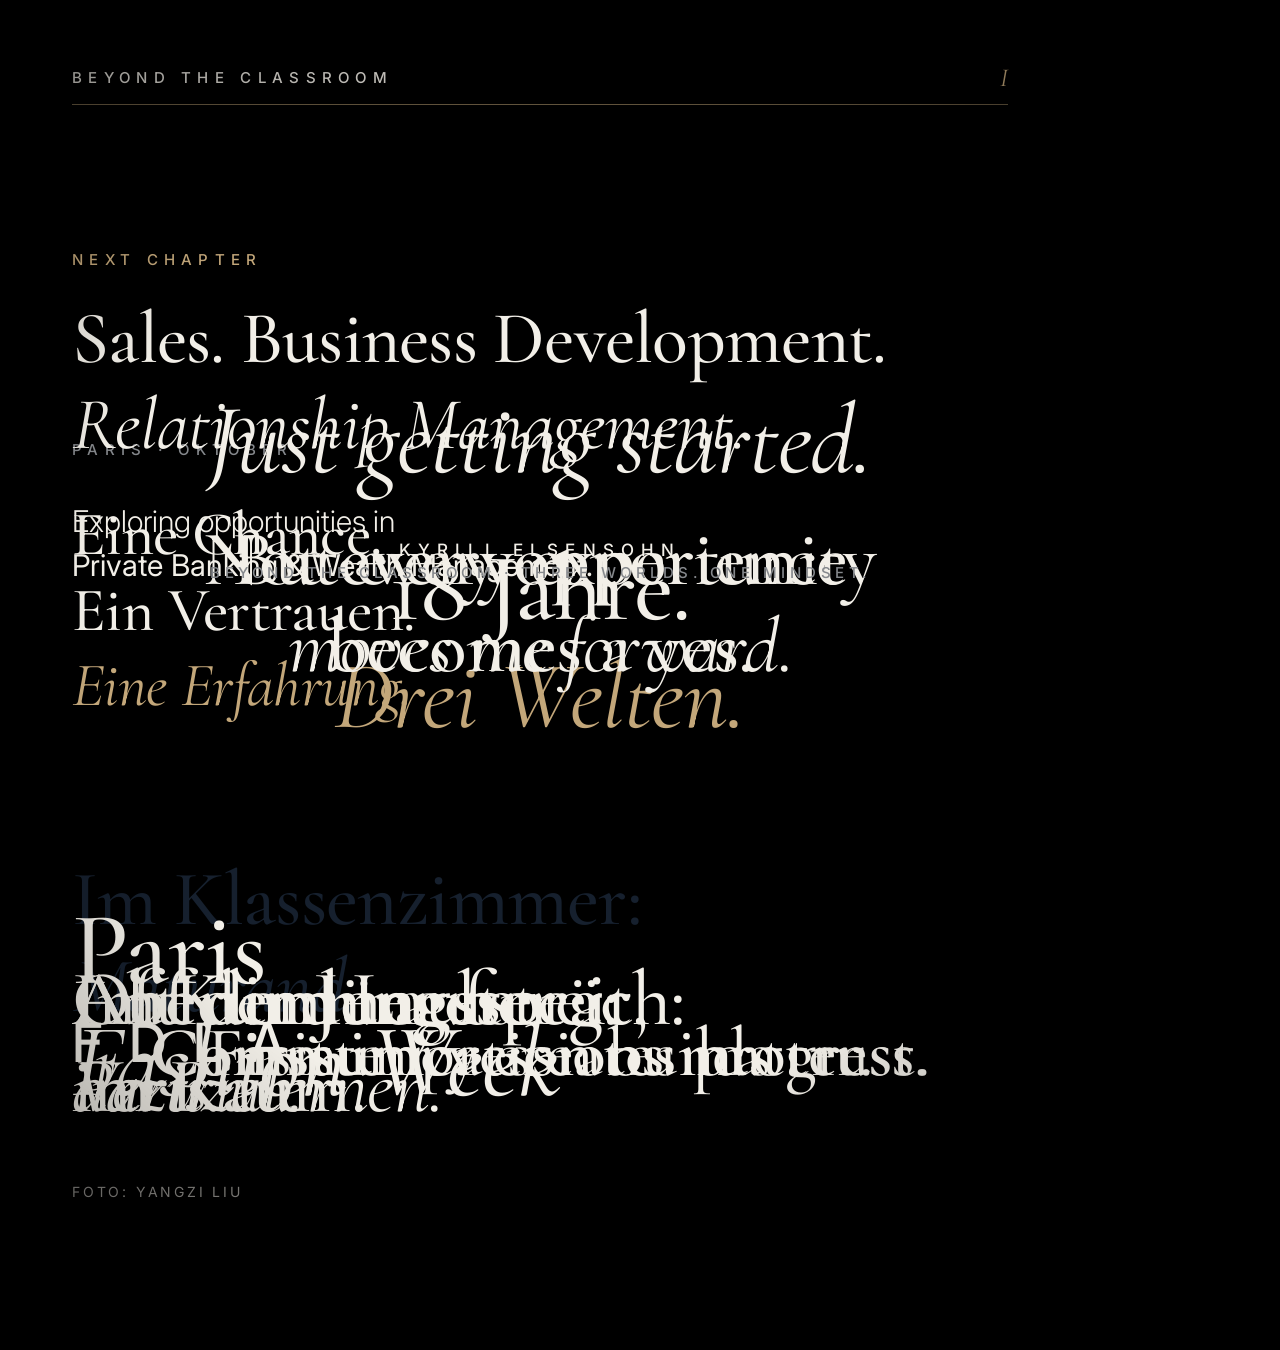
==== linkedin-visuals/film/beyond.html @ 0540490a "Film: «Beyond the Classroom», persönlicher Markenfilm (45 s, Originalmusik) Storyboard, Shotlist, Ty" ====
<!doctype html><html><head><meta charset="utf-8">
<!-- BEYOND THE CLASSROOM · persönlicher Markenfilm Kyrill Elsensohn · 4:5, 1080 x 1350, 45 s.
     render(t) setzt jeden Zustand aus der Zeit t (Sekunden). Fotos liegen lokal in ../privat/ (nicht im Repo). -->
<link href="https://fonts.googleapis.com/css2?family=Cormorant+Garamond:ital,wght@0,400;0,500;0,600;1,400;1,500&family=Inter:wght@300;400;500;600&family=Caveat:wght@500&display=swap" rel="stylesheet">
<style>
:root{--navy:#101B2B;--char:#111315;--ivory:#F2EFE8;--gold:#C3A77A;--stone:#85888C}
*{box-sizing:border-box;margin:0;padding:0}
html,body{width:1080px;height:1350px;overflow:hidden;background:#000}
body{position:relative;font-family:Inter,sans-serif;color:var(--ivory);-webkit-font-smoothing:antialiased}
.abs{position:absolute}
.layer{position:absolute;inset:0;overflow:hidden;opacity:0}
.ph{position:absolute;inset:0;width:100%;height:100%;object-fit:cover;display:block;transform-origin:50% 50%}
.serif{font-family:'Cormorant Garamond',Georgia,serif;font-weight:500;letter-spacing:-.01em}
.it{font-style:italic;font-weight:400}
.tx{position:absolute;left:72px;right:72px}
.line{display:block;overflow:hidden;padding:0 0 .1em}
.line>span{display:inline-block;will-change:transform}
.label{font:500 15px Inter;letter-spacing:.42em;text-transform:uppercase;color:var(--stone)}
.st{font-size:78px;line-height:1.02}
.hair{position:absolute;height:1px;background:var(--gold);transform-origin:0 50%}
.shade-b{position:absolute;inset:0;background:linear-gradient(180deg,rgba(16,27,43,.55) 0%,rgba(16,27,43,0) 26%,rgba(17,19,21,0) 48%,rgba(17,19,21,.86) 78%,rgba(17,19,21,.94) 100%)}
.grade{filter:saturate(.72) contrast(1.06) brightness(.82) sepia(.08)}
#vig{position:absolute;inset:0;pointer-events:none;z-index:60;background:radial-gradient(ellipse 80% 72% at 50% 46%,transparent 52%,rgba(0,0,0,.5) 100%)}
#chrome{position:absolute;left:72px;right:72px;top:62px;z-index:55;display:flex;justify-content:space-between;align-items:center}
#black{position:absolute;inset:0;background:#000;z-index:58;opacity:0}
</style></head><body>

<!-- I · Kontrast: Notizbuch (illustrativ, Tageslicht) -->
<div class="layer" id="nb" style="background:#e9e3d6">
 <div class="abs" id="paper" style="inset:-12%;background:
   linear-gradient(90deg,transparent 0 196px,rgba(133,136,140,.45) 196px 198px,transparent 198px),
   repeating-linear-gradient(180deg,transparent 0 55px,rgba(120,128,140,.30) 55px 56.5px),
   radial-gradient(1200px 900px at 30% 20%,#f6f1e6,#e4ddcd);transform:rotate(-4deg)"></div>
 <div class="abs" id="hand" style="left:250px;top:330px;font:500 86px/1.2 Caveat,cursive;color:#1b2a40;transform:rotate(-4deg);transform-origin:0 0;white-space:nowrap">Zuhören.<br>&nbsp;&nbsp;Fragen stellen.</div>
 <div class="abs" id="light" style="inset:-20%;background:repeating-linear-gradient(115deg,rgba(255,250,236,0) 0 140px,rgba(255,250,236,.55) 190px,rgba(255,250,236,0) 260px);filter:blur(18px);mix-blend-mode:soft-light"></div>
 <div class="abs" style="inset:0;background:linear-gradient(180deg,rgba(0,0,0,0) 55%,rgba(30,28,24,.22));"></div>
</div>

<!-- Sitzungszimmer (echtes Foto) -->
<div class="layer" id="room1"><img class="ph grade" id="room1i" src="../privat/kyrill-sitzungszimmer.jpg"><div class="shade-b"></div></div>
<!-- Laufsteg, Spot-Reveal (echtes Foto, Yangzi LIU) -->
<div class="layer" id="run1" style="background:#000"><div class="abs" style="inset:0;-webkit-mask-image:linear-gradient(180deg,transparent 0,#000 170px);mask-image:linear-gradient(180deg,transparent 0,#000 170px)"><img class="ph grade" id="run1i" src="../privat/kyrill-laufsteg.jpg" style="object-position:50% 0%;transform-origin:50% 0%"></div><div class="shade-b"></div></div>
<!-- Titelkarte -->
<div class="layer" id="card1" style="background:radial-gradient(900px 700px at 50% 40%,#16243a,#101B2B 60%,#0b1320)"></div>

<!-- II · Der Raum: Tür-Schlitz, Sitzungszimmer, Arbeitsplatz (POV, Bildschirm unkenntlich) -->
<div class="layer" id="room2" style="background:#000">
 <img class="ph grade" id="room2i" src="../privat/kyrill-sitzungszimmer.jpg">
 <div class="shade-b"></div>
 <div class="abs" id="slit" style="left:539px;top:0;width:2px;height:1350px;background:var(--ivory);box-shadow:0 0 40px 8px rgba(242,239,232,.55)"></div>
</div>
<div class="layer" id="rest"><img class="ph grade" id="resti" src="../privat/kyrill-arbeit-pov.jpg"><div class="shade-b"></div></div>

<!-- III · Paris Fashion Week -->
<div class="layer" id="pfw1" style="background:#000"><img class="ph grade" id="pfw1i" src="../privat/kyrill-laufsteg.jpg" style="object-position:50% 100%"><div class="shade-b"></div></div>
<div class="layer" id="pfw2" style="background:#000"><img class="ph grade" id="pfw2i" src="../privat/kyrill-laufsteg.jpg" style="object-position:50% 0%"><div class="shade-b"></div></div>
<div class="layer" id="pfw3" style="background:radial-gradient(1000px 900px at 75% 30%,#17263c,#101B2B 55%,#0b121d)">
 <div class="abs" id="beam" style="left:430px;top:-200px;width:700px;height:1500px;background:conic-gradient(from 180deg at 50% 0%,transparent 0 160deg,rgba(242,239,232,.10) 172deg,rgba(242,239,232,.16) 180deg,rgba(242,239,232,.10) 188deg,transparent 200deg);filter:blur(10px)"></div>
 <div class="abs" id="print" style="left:500px;top:212px;width:508px;height:794px;overflow:hidden;box-shadow:0 50px 120px rgba(0,0,0,.6)">
  <img class="ph grade" id="pfw3i" src="../privat/kyrill-laufsteg.jpg" style="object-position:50% 50%"></div>
 <div class="abs" style="left:500px;top:1026px;font:400 14px Inter;letter-spacing:.2em;text-transform:uppercase;color:var(--stone)" id="credit3">Foto: Yangzi LIU</div>
</div>

<!-- IV · Die Verbindung -->
<div class="layer" id="dip" style="background:#0b121d">
 <div class="abs" id="dipL" style="left:0;top:0;width:539px;height:1350px;overflow:hidden"><img class="ph grade" id="dipLi" src="../privat/kyrill-laufsteg.jpg" style="object-position:50% 78%"></div>
 <div class="abs" id="dipR" style="left:541px;top:0;width:539px;height:1350px;overflow:hidden"><img class="ph grade" id="dipRi" src="../privat/kyrill-sitzungszimmer.jpg" style="object-position:30% 70%"></div>
 <div class="shade-b"></div>
 <div class="abs" id="dipLine" style="left:539px;top:0;width:2px;height:1350px;background:var(--gold);transform-origin:50% 0"></div>
 <div class="abs label" id="dipLabL" style="left:72px;top:150px;color:var(--ivory)">Laufsteg</div>
 <div class="abs label" id="dipLabR" style="left:613px;top:150px;color:var(--ivory)">Kundengespräch</div>
</div>
<div class="layer" id="lens" style="background:radial-gradient(800px 800px at 50% 42%,#15233a,#101B2B 60%,#0a1019)">
 <svg class="abs" id="lensRing" viewBox="0 0 760 760" style="left:160px;top:200px;width:760px;height:760px">
  <circle cx="380" cy="380" r="372" fill="none" stroke="rgba(133,136,140,.35)" stroke-width="1"/>
  <circle cx="380" cy="380" r="342" fill="none" stroke="rgba(195,167,122,.55)" stroke-width="1"/>
  <g id="ticks" stroke="rgba(242,239,232,.35)" stroke-width="1.2"></g></svg>
 <div class="abs" id="iris" style="left:230px;top:270px;width:620px;height:620px;border-radius:50%;overflow:hidden;background:#000">
  <img class="ph grade" id="lensA" src="../privat/kyrill-laufsteg.jpg" style="object-position:50% 0%;transform-origin:279px 92px">
  <img class="ph grade" id="lensB" src="../privat/kyrill-sitzungszimmer.jpg" style="object-position:50% 70%;opacity:0">
  <div class="abs" style="inset:0;border-radius:50%;box-shadow:inset 0 0 90px rgba(0,0,0,.75)"></div></div>
</div>
<div class="layer" id="spot" style="background:#000">
 <div class="abs" style="inset:0;-webkit-mask-image:linear-gradient(180deg,transparent 0,#000 170px);mask-image:linear-gradient(180deg,transparent 0,#000 170px)"><img class="ph grade" id="spotA" src="../privat/kyrill-laufsteg.jpg" style="object-position:50% 0%;transform-origin:50% 0%"></div>
 <img class="ph grade" id="spotB" src="../privat/kyrill-sitzungszimmer.jpg" style="object-position:50% 60%;clip-path:inset(0 100% 0 0)">
 <div class="abs" id="sweep" style="top:0;bottom:0;width:180px;left:-200px;background:linear-gradient(90deg,transparent,rgba(242,239,232,.5),transparent);filter:blur(16px)"></div>
 <div class="abs" style="inset:0;background:radial-gradient(520px 900px at 50% 0%,transparent 40%,rgba(5,8,12,.78) 100%)"></div>
 <div class="shade-b"></div>
</div>

<!-- V · Haltung: Architektur-Korridor (illustrativ) -->
<div class="layer" id="arch" style="background:#111315"><canvas id="corr" width="1080" height="1350" class="abs" style="inset:0"></canvas></div>

<!-- VI · Nächstes Kapitel: Zürich in der Dämmerung (illustrativ) -->
<div class="layer" id="sky" style="background:#0a1019">
 <div class="abs" style="left:0;right:0;top:0;height:1011px;background:linear-gradient(180deg,#0a111c 0%,#101B2B 48%,#1c2a40 88%,#2a3546 100%)"></div>
 <div class="abs" id="glow" style="left:-100px;right:-100px;top:711px;height:300px;background:radial-gradient(600px 150px at 50% 100%,rgba(195,167,122,.30),transparent 70%)"></div>
 <svg class="abs" id="city" viewBox="0 0 1080 1350" style="inset:0;width:1080px;height:1350px">
  <path id="alps" fill="none" stroke="rgba(133,136,140,.45)" stroke-width="1.2"/>
  <path id="town" fill="#0c1522" stroke="var(--gold)" stroke-width="1.6" stroke-linejoin="round"/>
  <g id="refl" opacity=".10" style="filter:blur(2px)" transform="translate(0 2020) scale(1 -1)"><use href="#town"/></g>
  <g id="water" stroke="rgba(195,167,122,.35)" stroke-width="1.2"></g>
 </svg>
</div>

<!-- Texte -->
<div id="texts" style="position:absolute;inset:0;z-index:40">
 <div class="tx serif st" data-in=".45" data-out="2.25" style="top:860px;color:#16202e"><span class="line"><span>Im Klassenzimmer:</span></span><span class="line it"><span>Maturand.</span></span></div>
 <div class="tx serif st" data-in="2.55" data-out="4.5" style="top:960px"><span class="line"><span>Im Kundengespräch:</span></span><span class="line it"><span>Vertrieb.</span></span></div>
 <div class="tx serif st" data-in="4.85" data-out="6.0" style="top:960px"><span class="line"><span>Auf dem Laufsteg:</span></span><span class="line it"><span>Paris.</span></span></div>
 <div class="tx serif" data-in="6.25" data-out="7.5" data-fo=".5" style="top:540px;text-align:center;font-size:96px;line-height:1.02"><span class="line"><span>18 Jahre.</span></span><span class="line it" style="color:var(--gold)"><span>Drei Welten.</span></span></div>

 <div class="tx serif st" data-in="8.7" data-out="11.0" style="top:960px"><span class="line"><span>Oft der Jüngste</span></span><span class="line"><span>im Raum.</span></span></div>
 <div class="tx serif st" data-in="11.75" data-out="14.0" style="top:960px"><span class="line"><span>Aber immer bereit,</span></span><span class="line it"><span>dazuzulernen.</span></span></div>

 <div class="tx serif" data-in="14.75" data-out="16.5" style="top:900px;font-size:104px;line-height:.98"><span class="line"><span>Paris</span></span><span class="line it"><span>Fashion Week</span></span></div>
 <div class="tx" data-in="17.0" data-out="18.75" style="top:1010px"><span class="line"><span style="font:500 54px Inter;letter-spacing:.5em">FDLA</span></span></div>
 <div class="tx serif" data-in="19.2" data-out="22.3" data-step=".72" style="top:500px;right:600px;font-size:62px;line-height:1.12"><span class="line"><span>Eine Chance.</span></span><span class="line"><span>Ein Vertrauen.</span></span><span class="line it" style="color:var(--gold)"><span>Eine Erfahrung.</span></span></div>
 <div class="tx label" data-in="19.0" data-out="22.3" style="top:440px;color:var(--stone)"><span class="line"><span>Paris · Oktober</span></span></div>

 <div class="tx serif" data-in="23.0" data-out="24.75" style="top:1010px;text-align:center;font-size:70px"><span class="line"><span>First impressions matter.</span></span></div>
 <div class="tx serif" data-in="25.35" data-out="27.6" style="top:1010px;text-align:center;font-size:70px"><span class="line"><span>Communication builds trust.</span></span></div>
 <div class="tx serif" data-in="28.2" data-out="30.0" style="top:1010px;text-align:center;font-size:70px"><span class="line"><span>Consistency creates progress.</span></span></div>

 <div class="tx serif st" data-in="30.6" data-out="32.75" style="top:520px;text-align:center"><span class="line"><span>Not every opportunity</span></span><span class="line"><span>becomes a yes.</span></span></div>
 <div class="tx serif st" data-in="33.3" data-out="35.3" data-fo=".7" style="top:520px;text-align:center"><span class="line"><span>But every experience</span></span><span class="line it"><span>moves me forward.</span></span></div>

 <div class="tx label" data-in="36.45" data-out="41.0" style="top:250px;color:var(--gold)"><span class="line"><span>Next Chapter</span></span></div>
 <div class="tx serif" data-in="36.85" data-out="41.0" data-step=".8" style="top:300px;font-size:74px;line-height:1.06"><span class="line"><span>Sales. Business Development.</span></span><span class="line it"><span>Relationship Management.</span></span></div>
 <div class="tx" data-in="38.45" data-out="41.0" style="top:500px;right:200px"><span class="line"><span style="font:300 30px/1.4 Inter;color:var(--ivory)">Exploring opportunities in</span></span><span class="line"><span style="font:400 30px/1.4 Inter;color:var(--ivory)">Private Banking &amp; Wealth Management.</span></span></div>

 <div class="tx serif it" data-in="41.35" data-out="45" data-fo=".1" style="top:380px;text-align:center;font-size:100px"><span class="line"><span>Just getting started.</span></span></div>
 <div class="tx" data-in="42.4" data-out="45" data-fo=".1" style="top:540px;text-align:center"><span class="line"><span class="label" style="color:var(--ivory);font-size:17px">Kyrill Elsensohn</span></span><span class="line"><span class="label" style="font-size:15px;letter-spacing:.3em">Beyond the Classroom · Three worlds. One mindset.</span></span></div>
</div>

<div class="abs" id="credit" style="left:72px;bottom:150px;z-index:41;font:400 14px Inter;letter-spacing:.2em;text-transform:uppercase;color:rgba(242,239,232,.6)">Foto: Yangzi LIU</div>
<div id="chrome"><span class="label" id="ttl" style="color:var(--ivory);opacity:.85">Beyond the Classroom</span><span class="serif it" id="chap" style="font-size:26px;color:var(--gold)">I</span></div>
<div class="hair" id="rule" style="left:72px;right:72px;top:104px;opacity:.5;z-index:55"></div>
<div id="black"></div>
<div id="vig"></div>

<script>
const cl=(x,a=0,b=1)=>Math.max(a,Math.min(b,x)), R=(t,a,d)=>cl((t-a)/d);
const eo=x=>1-Math.pow(1-x,3), eio=x=>x<.5?4*x*x*x:1-Math.pow(-2*x+2,3)/2, sio=x=>-(Math.cos(Math.PI*x)-1)/2;
const $=id=>document.getElementById(id);
const SH={nb:[0,2.25],room1:[2.25,4.5],run1:[4.5,6.0],card1:[6.0,7.5,0,.45],room2:[7.5,11.25],rest:[11.25,14.25,0,.25],
 pfw1:[14.25,16.5],pfw2:[16.5,18.75],pfw3:[18.75,22.5],dip:[22.5,24.75],lens:[24.75,27.75],spot:[27.75,30.0],
 arch:[30.0,36.0,.6,.8],sky:[36.0,45.0,1.2,0]};
const CHAP=[[0,'I'],[7.5,'II'],[14.25,'III'],[22.5,'IV'],[30,'V'],[36,'VI']];
// Kamera: langsame Schübe (Skalierung + Versatz), linear-weich über die Einstellung
const cam=(el,t,a,b,s0,s1,x0=0,y0=0,x1=0,y1=0)=>{const p=sio(R(t,a,b-a));el.style.transform=`translate(${x0+(x1-x0)*p}px,${y0+(y1-y0)*p}px) scale(${s0+(s1-s0)*p})`};
// Texte: Zeilen steigen aus einer Maske, kurze Unschärfe, Abgang weich
const TX=[...document.querySelectorAll('.tx')].map(e=>({e,i:+e.dataset.in,o:+e.dataset.out,fo:+(e.dataset.fo||.3),st:+(e.dataset.step||.14),ls:[...e.querySelectorAll('.line>span')]}));
// Tick-Ring der Linse
(()=>{let g='';for(let i=0;i<120;i++){const a=i/120*Math.PI*2,r1=352,r2=i%10?360:372;g+=`<line x1="${380+Math.cos(a)*r1}" y1="${380+Math.sin(a)*r1}" x2="${380+Math.cos(a)*r2}" y2="${380+Math.sin(a)*r2}"/>`}$('ticks').innerHTML=g})();
// Zürich (stilisiert): Alpen, Altstadt mit St. Peter, Fraumünster, Grossmünster
(()=>{const H=1010;
 const alps=[[0,905],[60,880],[120,895],[190,850],[250,872],[320,838],[380,868],[450,846],[520,876],[600,826],[660,858],[730,834],[800,866],[880,842],[950,872],[1020,852],[1080,878]];
 $('alps').setAttribute('d','M'+alps.map(p=>p.join(' ')).join(' L'));
 const P=[[0,H],[0,958],[40,958],[40,944],[70,930],[100,944],[100,952],[136,952],[136,760],[152,744],[168,744],[168,700],[176,668],[184,700],[184,744],[200,760],[200,940],[232,940],[232,926],[262,906],[292,926],[292,944],
  [326,944],[326,760],[338,748],[338,700],[345,640],[352,700],[352,748],[364,760],[364,936],[390,936],[420,916],[450,936],[470,936],[470,900],[520,900],
  [540,900],[540,736],[548,728],[548,704],[560,690],[566,672],[572,690],[584,704],[584,728],[592,736],[592,880],[624,880],[624,736],[632,728],[632,704],[644,690],[650,672],[656,690],[668,704],[668,728],[676,736],[676,900],
  [720,900],[720,930],[752,912],[784,930],[784,946],[820,946],[820,920],[860,904],[900,920],[900,944],[960,944],[960,930],[1000,914],[1040,930],[1080,930],[1080,H]];
 $('town').setAttribute('d','M'+P.map(p=>p.join(' ')).join(' L')+' Z');
 let w='';for(let i=0;i<34;i++){const y=1030+i*9+(i*i)%7,x=(i*197)%900,l=60+(i*53)%160;w+=`<line x1="${x}" y1="${y}" x2="${x+l}" y2="${y}"/>`}$('water').innerHTML=w;
 const town=$('town'),L=town.getTotalLength();town.style.strokeDasharray=L;town.dataset.len=L})();
// Korridor (Fluchtpunkt, wir gehen langsam vorwärts)
const cx=$('corr').getContext('2d');
function corridor(t){const W=1080,Hh=1350,vx=540,vy=560,f=520;cx.clearRect(0,0,W,Hh);cx.lineWidth=1;
 const z0=(t-30)*0.9;
 cx.strokeStyle='rgba(133,136,140,.28)';[[0,0],[W,0],[0,Hh],[W,Hh],[0,vy+300],[W,vy+300]].forEach(([x,y])=>{cx.beginPath();cx.moveTo(vx,vy);cx.lineTo(x,y);cx.stroke()});
 for(let k=0;k<26;k++){let z=((k*1.2-z0)%31.2+31.2)%31.2+0.6;const s=f/z/2.2,a=cl(1-z/30)*cl((z-.6)*1.4);
  const x1=vx-s*2.0,x2=vx+s*2.0,y1=vy-s*1.6,y2=vy+s*2.3;
  cx.strokeStyle=`rgba(242,239,232,${(.22*a).toFixed(3)})`;cx.beginPath();cx.moveTo(x1,y1);cx.lineTo(x1,y2);cx.moveTo(x2,y1);cx.lineTo(x2,y2);cx.stroke();
  if(k%3===0){cx.strokeStyle=`rgba(195,167,122,${(.25*a).toFixed(3)})`;cx.beginPath();cx.moveTo(x1,y2);cx.lineTo(x2,y2);cx.stroke()}}
 const g=cx.createRadialGradient(vx,vy,0,vx,vy,140);g.addColorStop(0,'rgba(242,239,232,.10)');g.addColorStop(1,'rgba(242,239,232,0)');cx.fillStyle=g;cx.fillRect(0,0,W,Hh)}

window.render=function(t){
 // Einstellungen: harte Schnitte, wo nicht anders angegeben
 for(const id in SH){const [a,b,fi=0,fo=0]=SH[id];let o=t>=a&&t<b?1:0;if(o&&fi)o*=eo(R(t,a,fi));if(o&&fo)o*=1-R(t,b-fo,fo);$(id).style.opacity=o.toFixed(3)}
 // I
 cam($('paper'),t,0,2.25,1.0,1.06,0,0,-20,-10);$('hand').style.clipPath=`inset(-20px ${(100-100*eio(R(t,.25,1.6))).toFixed(2)}% -20px 0)`;
 $('light').style.transform=`translateX(${-60+t*40}px)`;
 cam($('room1i'),t,2.25,4.5,1.10,1.18,0,0,-30,10);
 cam($('run1i'),t,4.5,6.0,1.12,1.18,0,120,0,104);
 const sp=eo(R(t,4.5,.6));$('run1i').style.webkitMaskImage=$('run1i').style.maskImage=`radial-gradient(${200+900*sp}px ${260+1100*sp}px at 50% 22%,#000 55%,transparent 100%)`;
 // II
 const d=R(t,7.75,.75);$('slit').style.opacity=(t<7.55?R(t,7.5,.05):1-R(t,8.2,.3)).toFixed(3);$('slit').style.transform=`scaleY(${eo(R(t,7.5,.3))})`;
 $('room2i').style.clipPath=`inset(0 ${(50-50*eio(d)).toFixed(2)}% 0 ${(50-50*eio(d)).toFixed(2)}%)`;
 cam($('room2i'),t,7.5,11.25,1.04,1.20,0,0,0,30);
 cam($('resti'),t,11.25,14.25,1.22,1.30,70,-20,-40,-30);
 // III
 const fl=k=>{const x=t-k;return x>=0&&x<.22?(.55*Math.exp(-x*22)):0};
 cam($('pfw1i'),t,14.25,16.5,1.75,1.82,0,40,0,110);$('pfw1i').style.transformOrigin='46% 100%';
 cam($('pfw2i'),t,16.5,18.75,1.55,1.66,0,90,0,70);$('pfw2i').style.transformOrigin='50% 0%';
 cam($('print'),t,18.75,22.5,1.0,1.04,0,24,0,0);cam($('pfw3i'),t,18.75,22.5,1.10,1.0);
 $('beam').style.opacity=(.6+.4*Math.sin(t*1.3)).toFixed(3);
 // IV
 cam($('dipLi'),t,22.5,24.75,1.18,1.24,0,-50,0,20);cam($('dipRi'),t,22.5,24.75,1.22,1.28,0,40,0,-30);
 $('dipL').style.transform=`translateY(${(1-eo(R(t,22.5,.8)))*-80}px)`;$('dipR').style.transform=`translateY(${(1-eo(R(t,22.5,.8)))*80}px)`;
 $('dipLine').style.transform=`scaleY(${eio(R(t,22.6,.9))})`;['dipLabL','dipLabR'].forEach((k,i)=>{$(k).style.opacity=(eo(R(t,23.0+i*.2,.6))*(1-R(t,24.5,.25))).toFixed(3)});
 const ir=eio(R(t,24.8,.8));$('iris').style.clipPath=`circle(${(ir*50).toFixed(2)}% at 50% 50%)`;
 $('lensRing').style.transform=`rotate(${(t-24.75)*6}deg) scale(${.96+.04*eo(R(t,24.75,1))})`;
 cam($('lensA'),t,24.75,26.4,2.25,2.4,31,218,31,218);cam($('lensB'),t,26.0,27.75,1.15,1.22);$('lensB').style.opacity=sio(R(t,26.05,.5)).toFixed(3);
 cam($('spotA'),t,27.75,30.0,1.08,1.14,0,120,0,110);cam($('spotB'),t,27.75,30.0,1.10,1.16);
 const sw=eio(R(t,28.55,.9));$('spotB').style.clipPath=`inset(0 ${(100-100*sw).toFixed(2)}% 0 0)`;$('sweep').style.left=(-200+1300*sw)+'px';$('sweep').style.opacity=(sw>0&&sw<1?1:0);
 // V
 if(t>=30&&t<36)corridor(t);
 // VI
 cam($('city'),t,36,45,1.0,1.05,0,10,0,-6);$('glow').style.opacity=(.4+.6*eo(R(t,36,4))).toFixed(3);
 const tw=$('town');tw.style.strokeDashoffset=(+tw.dataset.len*(1-eio(R(t,36.2,3.2)))).toFixed(1);
 $('alps').style.opacity=eo(R(t,36.6,2.5)).toFixed(3);
 [...$('water').children].forEach((l,i)=>{l.style.opacity=(.4+.6*Math.sin(t*1.7+i*1.3)**2).toFixed(3)});
 // Texte
 TX.forEach(({e,i,o,fo,st,ls})=>{const on=t>=i-0.05&&t<o;e.style.visibility=on?'visible':'hidden';if(!on)return;const out=fo>0.11?1-R(t,o-fo,fo):(t>=o?0:1);
  ls.forEach((s,k)=>{const p=R(t,i+k*st,1.0),q=eo(p);s.style.transform=`translateY(${((1-q)*105).toFixed(1)}%)`;s.style.opacity=(cl(p*1.6)*out).toFixed(3);s.style.filter=p<1?`blur(${((1-q)*6).toFixed(2)}px)`:'none'})});
 // Rahmen: Titelzeile, Kapitel, Fotonachweis, Schwarzblenden
 const ch=CHAP.filter(c=>t>=c[0]).pop();$('chap').textContent=ch[1];
 $('chrome').style.opacity=(eo(R(t,.2,.8))*(1-R(t,40.6,.6))).toFixed(3);$('rule').style.transform=`scaleX(${eio(R(t,.3,1.4))})`;$('rule').style.opacity=(.5*(1-R(t,40.6,.6))).toFixed(3);
 const nbOn=t<2.25;$('ttl').style.color=nbOn?'#16202e':'var(--ivory)';$('rule').style.background=nbOn?'#9c8a6a':'var(--gold)';
 const cr=(t>=4.5&&t<6.0)||(t>=14.25&&t<18.75)||(t>=22.5&&t<24.75)||(t>=24.75&&t<26.2)||(t>=27.75&&t<28.9);$('credit').style.opacity=cr?'1':'0';
 $('black').style.opacity=R(t,44.1,.8).toFixed(3);
 // Blitz des Auslösers (weiss, kurz)
 const f=Math.max(fl(14.25),fl(16.5),fl(18.75));document.body.style.background='#000';$('vig').style.background=f>0?`rgba(255,255,255,${f.toFixed(3)})`:'';
};
window.END=45;
</script></body></html>
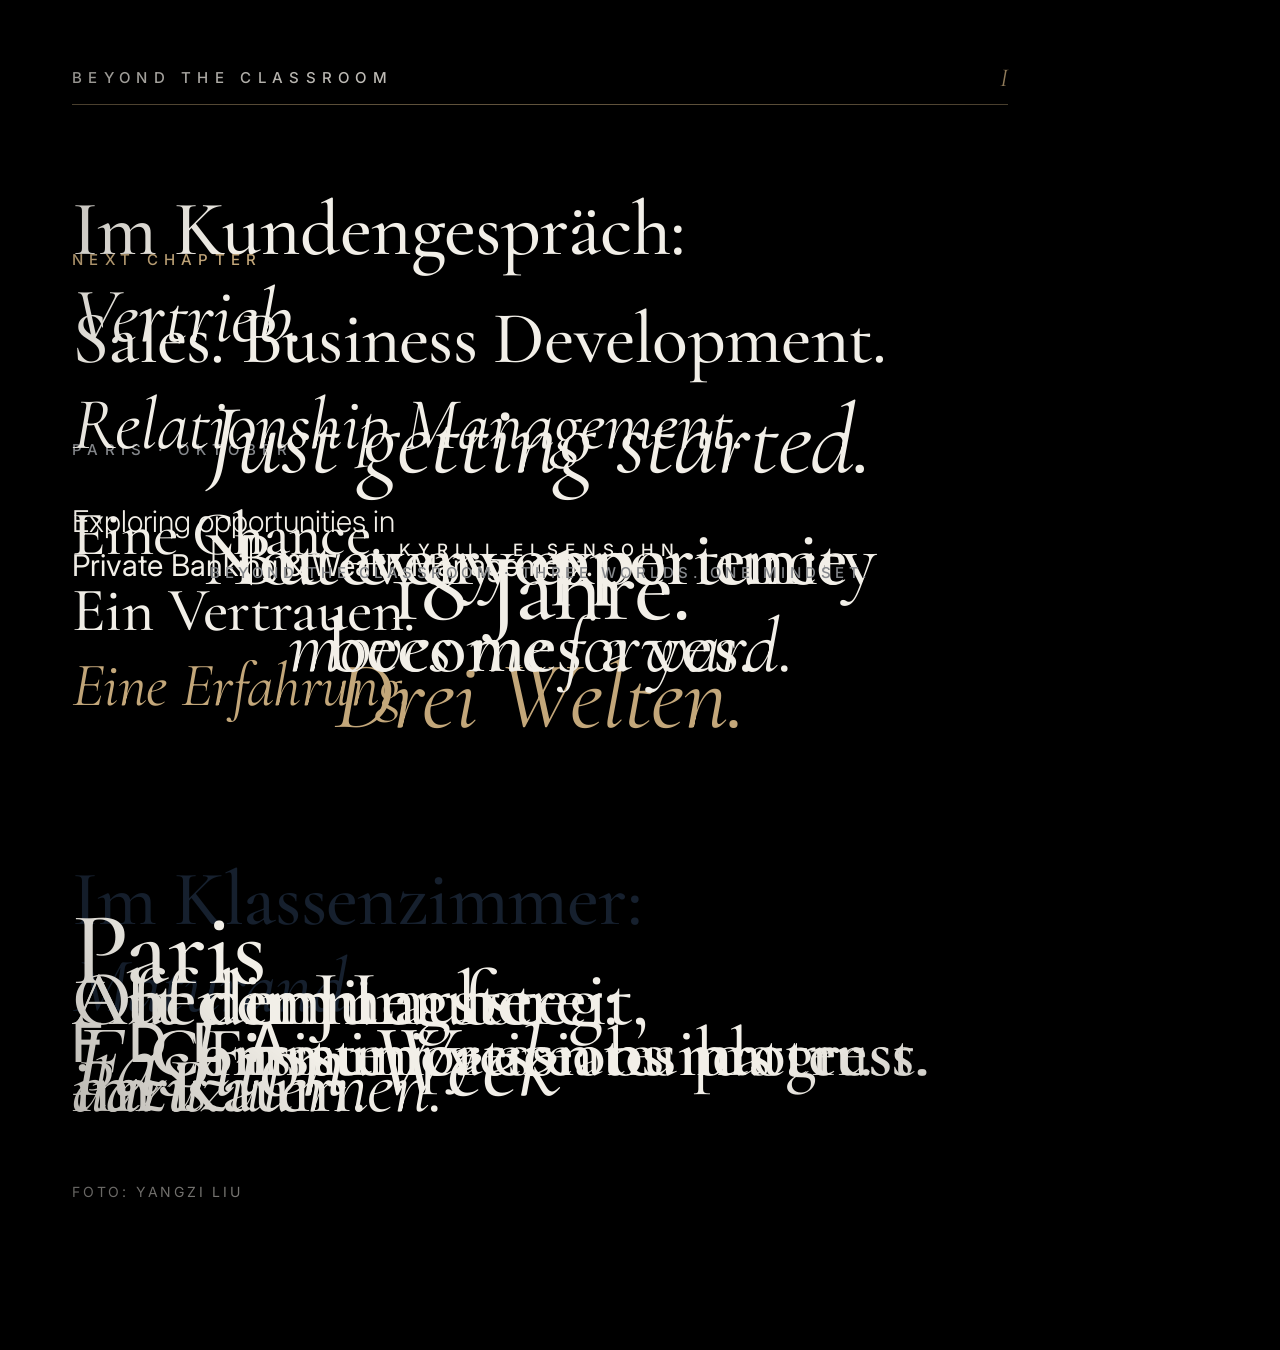
==== commit bbcc9afa: "Film: echtes Laufsteg-Video und neue Fotos eingebaut Video als 60-fps-Einzelbilder (Zeitlupe), Fotos" ====
--- a/linkedin-visuals/film/beyond.html
+++ b/linkedin-visuals/film/beyond.html
@@ -37,9 +37,9 @@
 </div>
 
 <!-- Sitzungszimmer (echtes Foto) -->
-<div class="layer" id="room1"><img class="ph grade" id="room1i" src="../privat/kyrill-sitzungszimmer.jpg"><div class="shade-b"></div></div>
+<div class="layer" id="room1"><img class="ph grade" id="room1i" src="../privat/kyrill-vorbereitung.jpg" style="transform-origin:100% 60%;filter:saturate(.75) contrast(1.06) brightness(1.0) sepia(.08)"><div class="shade-b"></div><div class="abs" style="inset:0;background:linear-gradient(180deg,rgba(11,18,29,.85),rgba(11,18,29,0) 34%)"></div></div>
 <!-- Laufsteg, Spot-Reveal (echtes Foto, Yangzi LIU) -->
-<div class="layer" id="run1" style="background:#000"><div class="abs" style="inset:0;-webkit-mask-image:linear-gradient(180deg,transparent 0,#000 170px);mask-image:linear-gradient(180deg,transparent 0,#000 170px)"><img class="ph grade" id="run1i" src="../privat/kyrill-laufsteg.jpg" style="object-position:50% 0%;transform-origin:50% 0%"></div><div class="shade-b"></div></div>
+<div class="layer" id="run1" style="background:#000"><img class="ph grade vid" id="run1i" style="object-position:41% 50%"><div class="shade-b"></div></div>
 <!-- Titelkarte -->
 <div class="layer" id="card1" style="background:radial-gradient(900px 700px at 50% 40%,#16243a,#101B2B 60%,#0b1320)"></div>
 
@@ -49,11 +49,11 @@
  <div class="shade-b"></div>
  <div class="abs" id="slit" style="left:539px;top:0;width:2px;height:1350px;background:var(--ivory);box-shadow:0 0 40px 8px rgba(242,239,232,.55)"></div>
 </div>
-<div class="layer" id="rest"><img class="ph grade" id="resti" src="../privat/kyrill-arbeit-pov.jpg"><div class="shade-b"></div></div>
+<div class="layer" id="rest"><img class="ph grade" id="resti" src="../privat/kyrill-meetingraum.jpg" style="object-position:50% 60%;filter:saturate(.75) contrast(1.06) brightness(.95) sepia(.08)"><div class="shade-b"></div></div>
 
 <!-- III · Paris Fashion Week -->
-<div class="layer" id="pfw1" style="background:#000"><img class="ph grade" id="pfw1i" src="../privat/kyrill-laufsteg.jpg" style="object-position:50% 100%"><div class="shade-b"></div></div>
-<div class="layer" id="pfw2" style="background:#000"><img class="ph grade" id="pfw2i" src="../privat/kyrill-laufsteg.jpg" style="object-position:50% 0%"><div class="shade-b"></div></div>
+<div class="layer" id="pfw1" style="background:#000"><img class="ph grade vid" id="pfw1i" style="object-position:50% 50%"><div class="shade-b"></div></div>
+<div class="layer" id="pfw2" style="background:#000"><img class="ph grade" id="pfw2i" src="../privat/kyrill-laufsteg-nah.jpg" style="object-position:50% 20%;transform-origin:45% 25%"><div class="shade-b"></div></div>
 <div class="layer" id="pfw3" style="background:radial-gradient(1000px 900px at 75% 30%,#17263c,#101B2B 55%,#0b121d)">
  <div class="abs" id="beam" style="left:430px;top:-200px;width:700px;height:1500px;background:conic-gradient(from 180deg at 50% 0%,transparent 0 160deg,rgba(242,239,232,.10) 172deg,rgba(242,239,232,.16) 180deg,rgba(242,239,232,.10) 188deg,transparent 200deg);filter:blur(10px)"></div>
  <div class="abs" id="print" style="left:500px;top:212px;width:508px;height:794px;overflow:hidden;box-shadow:0 50px 120px rgba(0,0,0,.6)">
@@ -63,7 +63,7 @@
 
 <!-- IV · Die Verbindung -->
 <div class="layer" id="dip" style="background:#0b121d">
- <div class="abs" id="dipL" style="left:0;top:0;width:539px;height:1350px;overflow:hidden"><img class="ph grade" id="dipLi" src="../privat/kyrill-laufsteg.jpg" style="object-position:50% 78%"></div>
+ <div class="abs" id="dipL" style="left:0;top:0;width:539px;height:1350px;overflow:hidden"><img class="ph grade vid" id="dipLi" style="object-position:43.5% 50%"></div>
  <div class="abs" id="dipR" style="left:541px;top:0;width:539px;height:1350px;overflow:hidden"><img class="ph grade" id="dipRi" src="../privat/kyrill-sitzungszimmer.jpg" style="object-position:30% 70%"></div>
  <div class="shade-b"></div>
  <div class="abs" id="dipLine" style="left:539px;top:0;width:2px;height:1350px;background:var(--gold);transform-origin:50% 0"></div>
@@ -76,13 +76,13 @@
   <circle cx="380" cy="380" r="342" fill="none" stroke="rgba(195,167,122,.55)" stroke-width="1"/>
   <g id="ticks" stroke="rgba(242,239,232,.35)" stroke-width="1.2"></g></svg>
  <div class="abs" id="iris" style="left:230px;top:270px;width:620px;height:620px;border-radius:50%;overflow:hidden;background:#000">
-  <img class="ph grade" id="lensA" src="../privat/kyrill-laufsteg.jpg" style="object-position:50% 0%;transform-origin:279px 92px">
+  <img class="ph grade vid" id="lensA" style="object-position:47% 0%;transform-origin:308px 87px">
   <img class="ph grade" id="lensB" src="../privat/kyrill-sitzungszimmer.jpg" style="object-position:50% 70%;opacity:0">
   <div class="abs" style="inset:0;border-radius:50%;box-shadow:inset 0 0 90px rgba(0,0,0,.75)"></div></div>
 </div>
 <div class="layer" id="spot" style="background:#000">
- <div class="abs" style="inset:0;-webkit-mask-image:linear-gradient(180deg,transparent 0,#000 170px);mask-image:linear-gradient(180deg,transparent 0,#000 170px)"><img class="ph grade" id="spotA" src="../privat/kyrill-laufsteg.jpg" style="object-position:50% 0%;transform-origin:50% 0%"></div>
- <img class="ph grade" id="spotB" src="../privat/kyrill-sitzungszimmer.jpg" style="object-position:50% 60%;clip-path:inset(0 100% 0 0)">
+ <img class="ph grade vid" id="spotA" style="object-position:50% 50%">
+ <img class="ph grade" id="spotB" src="../privat/kyrill-meetingraum.jpg" style="object-position:30% 25%;clip-path:inset(0 100% 0 0)">
  <div class="abs" id="sweep" style="top:0;bottom:0;width:180px;left:-200px;background:linear-gradient(90deg,transparent,rgba(242,239,232,.5),transparent);filter:blur(16px)"></div>
  <div class="abs" style="inset:0;background:radial-gradient(520px 900px at 50% 0%,transparent 40%,rgba(5,8,12,.78) 100%)"></div>
  <div class="shade-b"></div>
@@ -106,7 +106,7 @@
 <!-- Texte -->
 <div id="texts" style="position:absolute;inset:0;z-index:40">
  <div class="tx serif st" data-in=".45" data-out="2.25" style="top:860px;color:#16202e"><span class="line"><span>Im Klassenzimmer:</span></span><span class="line it"><span>Maturand.</span></span></div>
- <div class="tx serif st" data-in="2.55" data-out="4.5" style="top:960px"><span class="line"><span>Im Kundengespräch:</span></span><span class="line it"><span>Vertrieb.</span></span></div>
+ <div class="tx serif st" data-in="2.55" data-out="4.5" style="top:190px"><span class="line"><span>Im Kundengespräch:</span></span><span class="line it"><span>Vertrieb.</span></span></div>
  <div class="tx serif st" data-in="4.85" data-out="6.0" style="top:960px"><span class="line"><span>Auf dem Laufsteg:</span></span><span class="line it"><span>Paris.</span></span></div>
  <div class="tx serif" data-in="6.25" data-out="7.5" data-fo=".5" style="top:540px;text-align:center;font-size:96px;line-height:1.02"><span class="line"><span>18 Jahre.</span></span><span class="line it" style="color:var(--gold)"><span>Drei Welten.</span></span></div>
 
@@ -175,34 +175,39 @@
   if(k%3===0){cx.strokeStyle=`rgba(195,167,122,${(.25*a).toFixed(3)})`;cx.beginPath();cx.moveTo(x1,y2);cx.lineTo(x2,y2);cx.stroke()}}
  const g=cx.createRadialGradient(vx,vy,0,vx,vy,140);g.addColorStop(0,'rgba(242,239,232,.10)');g.addColorStop(1,'rgba(242,239,232,0)');cx.fillStyle=g;cx.fillRect(0,0,W,Hh)}
 
+// Laufsteg-Video (echte Aufnahme): Einzelbilder 60 fps in ../build/vid/, Quellzeit = s0 + (t - a) * tempo
+const VN=442,VIDS=[['run1i',4.5,6.0,0.10,1.0],['pfw1i',14.25,16.5,1.76,1.0],['dipLi',22.5,24.75,0.0,0.75],['lensA',24.75,26.6,4.78,0.31],['spotA',27.75,29.6,5.45,1.0]];
+const CREDIT_VIDEO='';   // z. B. 'Video: FDLA', sobald die Quelle bestätigt ist
+function vids(t){const ps=[];VIDS.forEach(([id,a,b,s0,sp])=>{if(t<a-.05||t>=b)return;const el=$(id),i=Math.max(0,Math.min(VN,Math.round((s0+(t-a)*sp)*60)));
+  const src='../build/vid/v'+String(i).padStart(4,'0')+'.jpg';if(el.dataset.f!==src){el.dataset.f=src;el.src=src;ps.push(el.decode().catch(()=>{}))}});return Promise.all(ps)}
 window.render=function(t){
  // Einstellungen: harte Schnitte, wo nicht anders angegeben
  for(const id in SH){const [a,b,fi=0,fo=0]=SH[id];let o=t>=a&&t<b?1:0;if(o&&fi)o*=eo(R(t,a,fi));if(o&&fo)o*=1-R(t,b-fo,fo);$(id).style.opacity=o.toFixed(3)}
  // I
  cam($('paper'),t,0,2.25,1.0,1.06,0,0,-20,-10);$('hand').style.clipPath=`inset(-20px ${(100-100*eio(R(t,.25,1.6))).toFixed(2)}% -20px 0)`;
  $('light').style.transform=`translateX(${-60+t*40}px)`;
- cam($('room1i'),t,2.25,4.5,1.10,1.18,0,0,-30,10);
- cam($('run1i'),t,4.5,6.0,1.12,1.18,0,120,0,104);
- const sp=eo(R(t,4.5,.6));$('run1i').style.webkitMaskImage=$('run1i').style.maskImage=`radial-gradient(${200+900*sp}px ${260+1100*sp}px at 50% 22%,#000 55%,transparent 100%)`;
+ cam($('room1i'),t,2.25,4.5,1.36,1.43,0,0,-10,0);
+ cam($('run1i'),t,4.5,6.0,1.0,1.05);
+ const sp=eo(R(t,4.5,.6));$('run1i').style.webkitMaskImage=$('run1i').style.maskImage=`radial-gradient(${200+900*sp}px ${260+1100*sp}px at 47% 48%,#000 55%,transparent 100%)`;
  // II
  const d=R(t,7.75,.75);$('slit').style.opacity=(t<7.55?R(t,7.5,.05):1-R(t,8.2,.3)).toFixed(3);$('slit').style.transform=`scaleY(${eo(R(t,7.5,.3))})`;
  $('room2i').style.clipPath=`inset(0 ${(50-50*eio(d)).toFixed(2)}% 0 ${(50-50*eio(d)).toFixed(2)}%)`;
  cam($('room2i'),t,7.5,11.25,1.04,1.20,0,0,0,30);
- cam($('resti'),t,11.25,14.25,1.22,1.30,70,-20,-40,-30);
+ cam($('resti'),t,11.25,14.25,1.08,1.16,30,0,-30,-10);
  // III
  const fl=k=>{const x=t-k;return x>=0&&x<.22?(.55*Math.exp(-x*22)):0};
- cam($('pfw1i'),t,14.25,16.5,1.75,1.82,0,40,0,110);$('pfw1i').style.transformOrigin='46% 100%';
- cam($('pfw2i'),t,16.5,18.75,1.55,1.66,0,90,0,70);$('pfw2i').style.transformOrigin='50% 0%';
+ cam($('pfw1i'),t,14.25,16.5,1.0,1.03);
+ cam($('pfw2i'),t,16.5,18.75,1.0,1.07);
  cam($('print'),t,18.75,22.5,1.0,1.04,0,24,0,0);cam($('pfw3i'),t,18.75,22.5,1.10,1.0);
  $('beam').style.opacity=(.6+.4*Math.sin(t*1.3)).toFixed(3);
  // IV
- cam($('dipLi'),t,22.5,24.75,1.18,1.24,0,-50,0,20);cam($('dipRi'),t,22.5,24.75,1.22,1.28,0,40,0,-30);
+ cam($('dipLi'),t,22.5,24.75,1.0,1.04);cam($('dipRi'),t,22.5,24.75,1.22,1.28,0,40,0,-30);
  $('dipL').style.transform=`translateY(${(1-eo(R(t,22.5,.8)))*-80}px)`;$('dipR').style.transform=`translateY(${(1-eo(R(t,22.5,.8)))*80}px)`;
  $('dipLine').style.transform=`scaleY(${eio(R(t,22.6,.9))})`;['dipLabL','dipLabR'].forEach((k,i)=>{$(k).style.opacity=(eo(R(t,23.0+i*.2,.6))*(1-R(t,24.5,.25))).toFixed(3)});
  const ir=eio(R(t,24.8,.8));$('iris').style.clipPath=`circle(${(ir*50).toFixed(2)}% at 50% 50%)`;
  $('lensRing').style.transform=`rotate(${(t-24.75)*6}deg) scale(${.96+.04*eo(R(t,24.75,1))})`;
- cam($('lensA'),t,24.75,26.4,2.25,2.4,31,218,31,218);cam($('lensB'),t,26.0,27.75,1.15,1.22);$('lensB').style.opacity=sio(R(t,26.05,.5)).toFixed(3);
- cam($('spotA'),t,27.75,30.0,1.08,1.14,0,120,0,110);cam($('spotB'),t,27.75,30.0,1.10,1.16);
+ cam($('lensA'),t,24.75,26.6,2.4,2.5,2,122,2,122);cam($('lensB'),t,26.0,27.75,1.15,1.22);$('lensB').style.opacity=sio(R(t,26.05,.5)).toFixed(3);
+ cam($('spotA'),t,27.75,30.0,1.0,1.05);cam($('spotB'),t,27.75,30.0,1.15,1.21);
  const sw=eio(R(t,28.55,.9));$('spotB').style.clipPath=`inset(0 ${(100-100*sw).toFixed(2)}% 0 0)`;$('sweep').style.left=(-200+1300*sw)+'px';$('sweep').style.opacity=(sw>0&&sw<1?1:0);
  // V
  if(t>=30&&t<36)corridor(t);
@@ -218,10 +223,11 @@
  const ch=CHAP.filter(c=>t>=c[0]).pop();$('chap').textContent=ch[1];
  $('chrome').style.opacity=(eo(R(t,.2,.8))*(1-R(t,40.6,.6))).toFixed(3);$('rule').style.transform=`scaleX(${eio(R(t,.3,1.4))})`;$('rule').style.opacity=(.5*(1-R(t,40.6,.6))).toFixed(3);
  const nbOn=t<2.25;$('ttl').style.color=nbOn?'#16202e':'var(--ivory)';$('rule').style.background=nbOn?'#9c8a6a':'var(--gold)';
- const cr=(t>=4.5&&t<6.0)||(t>=14.25&&t<18.75)||(t>=22.5&&t<24.75)||(t>=24.75&&t<26.2)||(t>=27.75&&t<28.9);$('credit').style.opacity=cr?'1':'0';
+ const cr=CREDIT_VIDEO&&VIDS.some(([id,a,b])=>t>=a&&t<b);$('credit').textContent=CREDIT_VIDEO;$('credit').style.opacity=cr?'1':'0';
  $('black').style.opacity=R(t,44.1,.8).toFixed(3);
  // Blitz des Auslösers (weiss, kurz)
  const f=Math.max(fl(14.25),fl(16.5),fl(18.75));document.body.style.background='#000';$('vig').style.background=f>0?`rgba(255,255,255,${f.toFixed(3)})`:'';
+ return vids(t);
 };
 window.END=45;
 </script></body></html>
